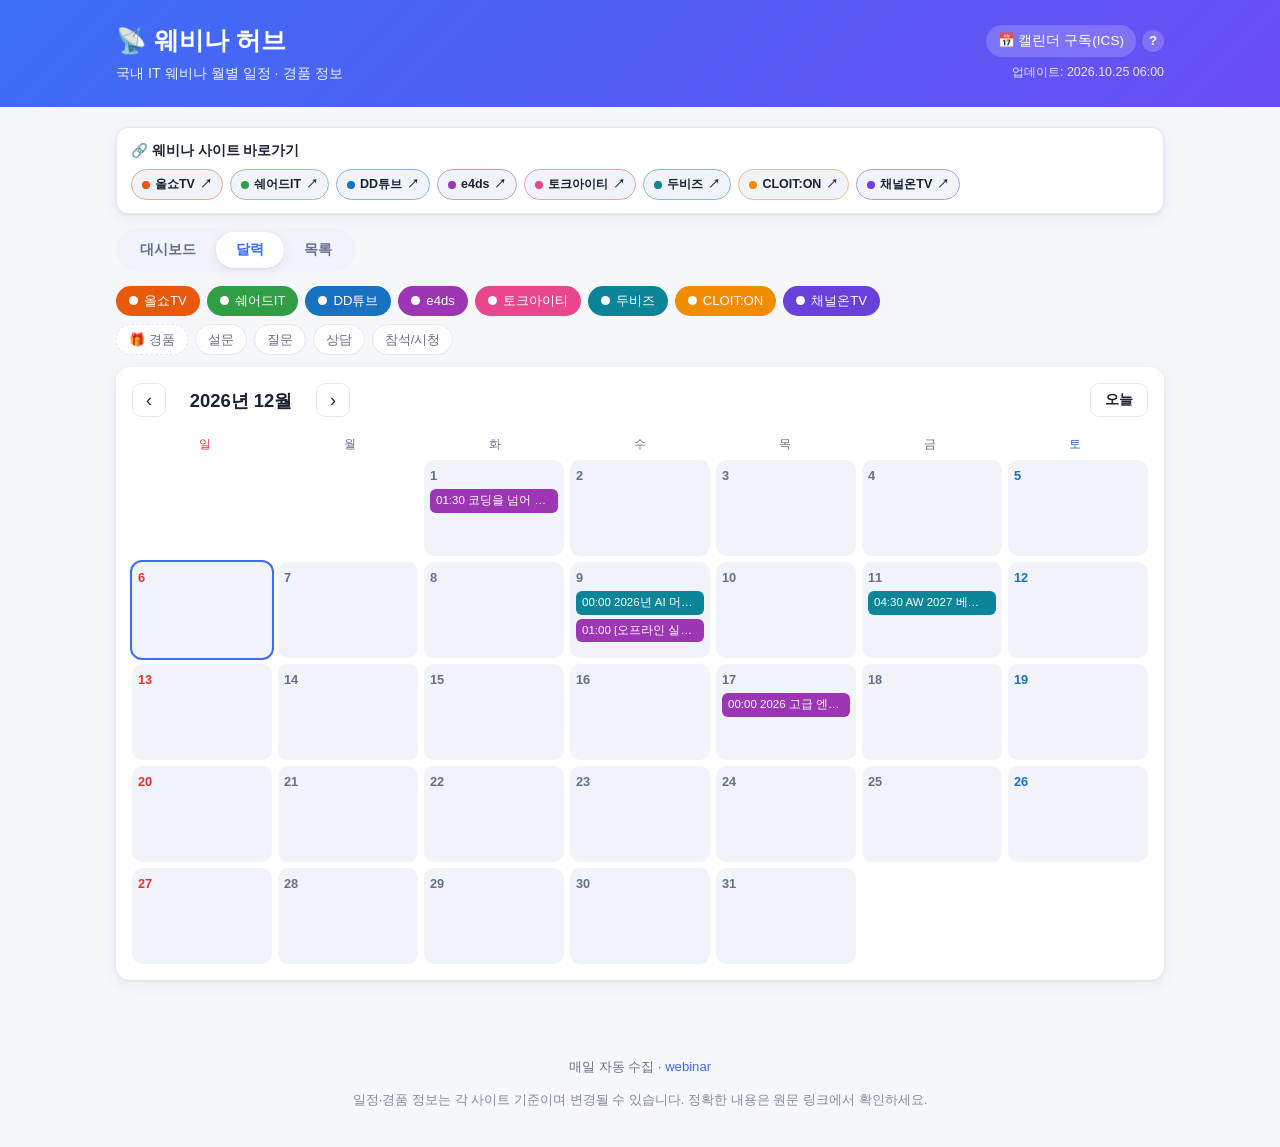
==== docs/calendar/index.html @ 8a859a37 "feat(pages): view 사이트별 웨비나 수 by month The site-count card gets period chips (전체 / 26.08 / 26.09 ...)" ====
<!DOCTYPE html>
<!-- generated by scripts/build_pages.py — edit that file, not this one -->
<html lang="ko">
<head>
  <meta charset="UTF-8" />
  <meta name="viewport" content="width=device-width, initial-scale=1.0" />
  <title>웨비나 달력 · 웨비나 허브</title>
  <meta name="description" content="국내 IT 웨비나 월별 일정 달력과 경품 정보 (올쇼TV, 쉐어드IT, DD튜브, e4ds, 토크아이티, 두비즈, CLOIT:ON, 채널온TV)" />
  <link rel="stylesheet" href="../assets/style.css?v=7" />
</head>
<body data-view="calendar" data-root="../">
  <header class="site-header">
    <div class="wrap">
      <div class="brand">
        <a class="brand-link" href="../calendar/" title="웨비나 허브 홈">
          <h1>📡 웨비나 허브</h1>
        </a>
        <p class="tagline">국내 IT 웨비나 월별 일정 · 경품 정보</p>
      </div>
      <div class="header-meta">
        <div class="ics-box">
          <a class="ics-link" href="../webinars.ics" title="구글 캘린더에서 URL로 구독">📅 캘린더 구독(ICS)</a>
          <button id="ics-help" class="help-btn" type="button" aria-label="구글 캘린더 구독 방법 도움말" title="구글 캘린더 구독 방법">?</button>
        </div>
        <span id="updated" class="updated"></span>
      </div>
    </div>
  </header>

  <main class="wrap">
    <section class="controls">
      <nav class="site-directory" aria-labelledby="site-directory-title">
        <span id="site-directory-title" class="site-directory-title">🔗 웨비나 사이트 바로가기</span>
        <div id="site-links" class="site-links">
          <a class="site-link" style="--site-color:#e8590c" href="https://www.allshowtv.com" target="_blank" rel="noopener noreferrer"><span class="site-link-dot"></span>올쇼TV <span aria-hidden="true">↗</span></a>
          <a class="site-link" style="--site-color:#2f9e44" href="https://www.sharedit.co.kr/posts?post_type_id=4" target="_blank" rel="noopener noreferrer"><span class="site-link-dot"></span>쉐어드IT <span aria-hidden="true">↗</span></a>
          <a class="site-link" style="--site-color:#1971c2" href="https://www.ddtube.co.kr" target="_blank" rel="noopener noreferrer"><span class="site-link-dot"></span>DD튜브 <span aria-hidden="true">↗</span></a>
          <a class="site-link" style="--site-color:#9c36b5" href="https://www.e4ds.com/webinar.asp" target="_blank" rel="noopener noreferrer"><span class="site-link-dot"></span>e4ds <span aria-hidden="true">↗</span></a>
          <a class="site-link" style="--site-color:#e8478b" href="https://talkit.tv/main/webinars/upcoming" target="_blank" rel="noopener noreferrer"><span class="site-link-dot"></span>토크아이티 <span aria-hidden="true">↗</span></a>
          <a class="site-link" style="--site-color:#0c8599" href="https://dubiz.co.kr/onoffmix/" target="_blank" rel="noopener noreferrer"><span class="site-link-dot"></span>두비즈 <span aria-hidden="true">↗</span></a>
          <a class="site-link" style="--site-color:#f08c00" href="https://webinar.cloit.com" target="_blank" rel="noopener noreferrer"><span class="site-link-dot"></span>CLOIT:ON <span aria-hidden="true">↗</span></a>
          <a class="site-link" style="--site-color:#6741d9" href="https://chontv.com" target="_blank" rel="noopener noreferrer"><span class="site-link-dot"></span>채널온TV <span aria-hidden="true">↗</span></a>
        </div>
      </nav>

      <nav class="view-toggle" aria-label="보기 메뉴">
        <a href="../dashboard/">대시보드</a>
        <a href="../calendar/" class="active" aria-current="page">달력</a>
        <a href="../list/">목록</a>
      </nav>

      <div class="filters">
        <div id="source-filters" class="chip-group" aria-label="출처 필터"></div>
        <div id="prize-filters" class="chip-group" aria-label="경품 필터"></div>
      </div>
    </section>

    <section id="calendar-view" class="view" aria-label="웨비나 달력">
      <div class="cal-nav">
        <button id="prev-month" aria-label="이전 달">‹</button>
        <h2 id="cal-title"></h2>
        <button id="next-month" aria-label="다음 달">›</button>
        <button id="today-btn" class="today-btn">오늘</button>
      </div>
      <div class="cal-weekdays">
        <span>일</span><span>월</span><span>화</span><span>수</span><span>목</span><span>금</span><span>토</span>
      </div>
      <div id="calendar-grid" class="cal-grid"></div>
    </section>

    <p id="empty-state" class="empty hidden">표시할 웨비나가 없습니다.</p>
  </main>

  <div id="modal" class="modal hidden" role="dialog" aria-modal="true">
    <div class="modal-backdrop" data-close></div>
    <div class="modal-card">
      <button class="modal-close" data-close aria-label="닫기">×</button>
      <div id="modal-body"></div>
    </div>
  </div>

  <footer class="site-footer">
    <div class="wrap">
      <p>매일 자동 수집 · <a href="https://github.com/leemgs/webinar" id="repo-link">webinar</a></p>
      <p class="disclaimer">일정·경품 정보는 각 사이트 기준이며 변경될 수 있습니다. 정확한 내용은 원문 링크에서 확인하세요.</p>
    </div>
  </footer>

  <script src="../assets/app.js?v=7"></script>
</body>
</html>
---- docs/assets/style.css ----
:root {
  --bg: #f5f7fb;
  --surface: #ffffff;
  --surface-2: #f0f3f9;
  --text: #1a2233;
  --text-muted: #66708a;
  --border: #e2e8f2;
  --accent: #3b6ef5;
  --accent-weak: #e7eefe;
  --shadow: 0 1px 3px rgba(20, 30, 60, 0.08), 0 4px 16px rgba(20, 30, 60, 0.06);
  --radius: 14px;

  /* per-source colors */
  --c-allshowtv: #e8590c;
  --c-sharedit: #2f9e44;
  --c-ddtube: #1971c2;
  --c-e4ds: #9c36b5;
  --c-talkit: #e8478b;
  --c-dubiz: #0c8599;
  --c-cloit: #f08c00;
  --c-chontv: #6741d9;

  /* prize colors */
  --p-survey: #1971c2;
  --p-question: #2f9e44;
  --p-consult: #9c36b5;
  --p-attendance: #e8590c;

  /* tech-category colors (validated categorical palette — light steps) */
  --cat-1: #2a78d6; /* AI · 에이전트 */
  --cat-2: #eb6834; /* 보안 */
  --cat-3: #1baf7a; /* 데이터 · 분석 */
  --cat-4: #eda100; /* 클라우드 · 인프라 */
  --cat-5: #e87ba4; /* 제조 · 자동화 · 로봇 */
  --cat-6: #008300; /* 반도체 · 하드웨어 */
  --cat-7: #4a3aa7; /* 네트워크 · 통신 */
  --cat-8: #8a94ad; /* 기타 */
}

@media (prefers-color-scheme: dark) {
  :root {
    --bg: #0f1420;
    --surface: #171e2e;
    --surface-2: #1e2740;
    --text: #e7ecf5;
    --text-muted: #9aa6bf;
    --border: #2a344d;
    --accent: #5b8bff;
    --accent-weak: #1c2740;
    --shadow: 0 1px 3px rgba(0, 0, 0, 0.4), 0 4px 16px rgba(0, 0, 0, 0.3);

    /* tech-category colors — dark steps of the same palette */
    --cat-1: #3987e5;
    --cat-2: #d95926;
    --cat-3: #199e70;
    --cat-4: #c98500;
    --cat-5: #d55181;
    --cat-6: #008300;
    --cat-7: #9085e9;
    --cat-8: #9aa6bf;
  }
}

* { box-sizing: border-box; }

body {
  margin: 0;
  font-family: "Pretendard", -apple-system, BlinkMacSystemFont, "Segoe UI",
    "Apple SD Gothic Neo", "Malgun Gothic", sans-serif;
  background: var(--bg);
  color: var(--text);
  line-height: 1.5;
}

.wrap { max-width: 1080px; margin: 0 auto; padding: 0 16px; }

a { color: var(--accent); text-decoration: none; }
a:hover { text-decoration: underline; }

/* header */
.site-header {
  background: linear-gradient(135deg, #3b6ef5, #6b4ef5);
  color: #fff;
  padding: 22px 0;
}
.site-header .wrap {
  display: flex; justify-content: space-between; align-items: center;
  flex-wrap: wrap; gap: 12px;
}
.brand-link { color: inherit; text-decoration: none; display: inline-block; }
.brand-link:hover { text-decoration: none; opacity: 0.92; }
.brand h1 { margin: 0; font-size: 1.55rem; }
.tagline { margin: 4px 0 0; opacity: 0.9; font-size: 0.9rem; }
.header-meta { display: flex; flex-direction: column; align-items: flex-end; gap: 6px; }
.ics-link {
  color: #fff; background: rgba(255,255,255,0.18);
  padding: 6px 12px; border-radius: 999px; font-size: 0.85rem;
}
.ics-link:hover { background: rgba(255,255,255,0.28); text-decoration: none; }
.ics-box { display: flex; align-items: center; gap: 6px; }
.help-btn {
  width: 22px; height: 22px; padding: 0; border: 0; border-radius: 50%; cursor: pointer;
  background: rgba(255,255,255,0.18); color: #fff; font-size: 0.82rem; font-weight: 700;
  line-height: 1; display: inline-flex; align-items: center; justify-content: center;
}
.help-btn:hover { background: rgba(255,255,255,0.34); }
.updated { font-size: 0.78rem; opacity: 0.85; }

/* ICS 구독 도움말 팝업 */
.ics-help-intro { margin: 0 0 12px; font-size: 0.9rem; line-height: 1.55; color: var(--text); }
.ics-url-box {
  display: flex; align-items: center; gap: 8px; margin: 0 0 14px;
  background: var(--accent-weak); border: 1px solid var(--border);
  border-radius: 8px; padding: 8px 10px;
}
.ics-url-box code {
  flex: 1 1 auto; min-width: 0; overflow-x: auto; white-space: nowrap;
  font-size: 0.82rem; color: var(--accent, #1971c2);
}
.ics-url-box .btn { flex: 0 0 auto; padding: 5px 12px; font-size: 0.82rem; }
.ics-steps { margin: 0 0 14px; padding-left: 20px; }
.ics-steps li { margin: 8px 0; font-size: 0.9rem; line-height: 1.55; }
.ics-help-note {
  margin: 0; font-size: 0.82rem; line-height: 1.5; color: var(--text-muted, #868e96);
  border-top: 1px solid var(--border, #dee2e6); padding-top: 12px;
}

/* controls */
.controls {
  margin: 20px 0 12px; display: flex; flex-direction: column; gap: 14px;
}
.site-directory {
  display: flex; flex-direction: column; gap: 8px; padding: 13px 14px;
  border: 1px solid var(--border); border-radius: 12px; background: var(--surface);
  box-shadow: var(--shadow);
}
.site-directory-title { color: var(--text); font-size: 0.86rem; font-weight: 700; }
.site-links { display: flex; flex-wrap: wrap; gap: 7px; }
.site-link {
  display: inline-flex; align-items: center; gap: 5px; padding: 5px 10px;
  border: 1px solid color-mix(in srgb, var(--site-color) 45%, var(--border));
  border-radius: 999px; background: var(--surface-2); color: var(--text);
  font-size: 0.78rem; font-weight: 600;
}
.site-link:hover { background: var(--accent-weak); text-decoration: none; }
.site-link-dot { width: 8px; height: 8px; border-radius: 50%; background: var(--site-color); }
.view-toggle { display: inline-flex; background: var(--surface-2); border-radius: 999px; padding: 4px; align-self: flex-start; }
.view-toggle a {
  border: 0; background: transparent; color: var(--text-muted);
  padding: 7px 20px; border-radius: 999px; cursor: pointer; font-size: 0.9rem; font-weight: 600;
}
.view-toggle a:hover { color: var(--text); text-decoration: none; }
.view-toggle a.active { background: var(--surface); color: var(--accent); box-shadow: var(--shadow); }

.filters { display: flex; flex-direction: column; gap: 8px; }
.chip-group { display: flex; flex-wrap: wrap; gap: 7px; }
.chip {
  border: 1px solid var(--border); background: var(--surface);
  color: var(--text-muted); border-radius: 999px; padding: 5px 12px;
  font-size: 0.82rem; cursor: pointer; display: inline-flex; align-items: center; gap: 6px;
  user-select: none;
}
.chip .dot { width: 9px; height: 9px; border-radius: 50%; background: currentColor; }
.chip.active { color: #fff; border-color: transparent; }
.chip.off { opacity: 0.45; }

/* calendar */
.view { background: var(--surface); border-radius: var(--radius); box-shadow: var(--shadow); padding: 16px; }
.cal-nav { display: flex; align-items: center; gap: 10px; margin-bottom: 12px; }
.cal-nav h2 { margin: 0; font-size: 1.15rem; flex: 0 0 auto; min-width: 130px; text-align: center; }
.cal-nav button {
  border: 1px solid var(--border); background: var(--surface); color: var(--text);
  width: 34px; height: 34px; border-radius: 9px; cursor: pointer; font-size: 1.1rem;
}
.cal-nav .today-btn { width: auto; padding: 0 14px; margin-left: auto; font-size: 0.85rem; font-weight: 600; }
.cal-nav button:hover { background: var(--surface-2); }

.cal-weekdays { display: grid; grid-template-columns: repeat(7, 1fr); text-align: center;
  font-size: 0.78rem; color: var(--text-muted); padding: 6px 0; }
.cal-weekdays span:first-child { color: #e03131; }
.cal-weekdays span:last-child { color: #1971c2; }

/* minmax(0,1fr) lets tracks shrink below content width so long titles ellipsize
   instead of stretching the column and bleeding into neighbors */
.cal-grid { display: grid; grid-template-columns: repeat(7, minmax(0, 1fr)); gap: 6px; }
.cal-cell {
  min-height: 96px; background: var(--surface-2); border-radius: 10px; padding: 6px;
  display: flex; flex-direction: column; gap: 4px;
  /* no overflow:hidden — a busy day must show ALL its webinars, not clip them */
}
.cal-cell.empty { background: transparent; }
.cal-cell .daynum { font-size: 0.8rem; color: var(--text-muted); font-weight: 600; }
.cal-cell.today { outline: 2px solid var(--accent); }
.cal-cell.today .daynum { color: var(--accent); }
.cal-cell.sun .daynum { color: #e03131; }
.cal-cell.sat .daynum { color: #1971c2; }

.ev {
  font-size: 0.72rem; padding: 3px 6px; border-radius: 6px; cursor: pointer;
  color: #fff; display: flex; align-items: center; gap: 4px;
  min-width: 0;            /* allow flex item to shrink so title can ellipsize */
}
.ev .gift { font-size: 0.7rem; flex: none; }
.ev .ev-title {           /* the time+title text: single line with ellipsis */
  flex: 1; min-width: 0;
  white-space: nowrap; overflow: hidden; text-overflow: ellipsis;
}
.ev:hover { filter: brightness(1.08); }

/* list view */
#list-view { display: flex; flex-direction: column; gap: 18px; }
.list-day.is-today { scroll-margin-top: 12px; }
.list-day.is-today h3 { color: var(--accent); border-bottom-color: var(--accent); }

/* highlight TODAY's webinars so they stand out at a glance */
.list-day.today-group {
  background: var(--accent-weak);
  border: 2px solid var(--accent);
  border-radius: 14px;
  padding: 12px 16px;
  scroll-margin-top: 12px;
}
.list-day.today-group h3 { color: var(--accent); border-bottom-color: color-mix(in srgb, var(--accent) 40%, transparent); }
.list-day.today-group .list-card { background: var(--surface); }
.today-badge {
  display: inline-block; margin-left: 6px; padding: 1px 9px; border-radius: 999px;
  background: var(--accent); color: #fff; font-size: 0.72rem; font-weight: 700;
  vertical-align: middle;
}
.list-day h3 {
  margin: 0 0 8px; font-size: 0.95rem; color: var(--text-muted);
  border-bottom: 1px solid var(--border); padding-bottom: 6px;
}
.list-card {
  display: flex; gap: 12px; padding: 12px; border-radius: 12px; background: var(--surface-2);
  cursor: pointer; align-items: flex-start;
}
.list-card:hover { background: var(--accent-weak); }
.list-card .src-bar { width: 4px; align-self: stretch; border-radius: 4px; }
.list-card .lc-body { flex: 1; min-width: 0; }
.list-card .lc-title { font-weight: 600; margin: 0 0 4px; }
.list-card .lc-meta { font-size: 0.82rem; color: var(--text-muted); display: flex; flex-wrap: wrap; gap: 10px; }
.list-card .lc-prizes { margin-top: 6px; display: flex; flex-wrap: wrap; gap: 5px; }

.badge {
  font-size: 0.72rem; padding: 2px 8px; border-radius: 999px; color: #fff; font-weight: 600;
}
.src-tag { font-size: 0.72rem; padding: 2px 8px; border-radius: 6px; color:#fff; font-weight:600; }
.cat-tag { font-size: 0.72rem; padding: 2px 8px; border-radius: 6px; color:#fff; font-weight:600; }

/* modal */
.modal { position: fixed; inset: 0; display: flex; align-items: center; justify-content: center; z-index: 50; }
.modal.hidden, .view.hidden, .hidden { display: none; }
.modal-backdrop { position: absolute; inset: 0; background: rgba(10, 15, 30, 0.55); }
.modal-card {
  position: relative; background: var(--surface); border-radius: var(--radius);
  max-width: 480px; width: calc(100% - 32px); max-height: 85vh; overflow-y: auto;
  padding: 24px; box-shadow: var(--shadow); z-index: 1;
}
.modal-close { position: absolute; top: 10px; right: 12px; border: 0; background: transparent;
  font-size: 1.6rem; color: var(--text-muted); cursor: pointer; line-height: 1; }
.modal-body h3 { margin: 0 8px 10px 0; font-size: 1.15rem; }
.modal-thumb { display: block; width: 100%; height: auto; border-radius: 10px;
  margin-bottom: 12px; background: var(--surface-2); }
.modal-row { display: flex; gap: 8px; margin: 6px 0; font-size: 0.9rem; }
.modal-row .k { color: var(--text-muted); flex: 0 0 64px; }
.modal-prizes { margin-top: 14px; }
.modal-prizes h4 { margin: 0 0 8px; font-size: 0.95rem; }
.prize-item { background: var(--surface-2); border-radius: 10px; padding: 10px; margin-bottom: 8px; }
.prize-item .p-head { display: flex; align-items: center; gap: 8px; margin-bottom: 4px; }
.prize-item .p-cond { font-size: 0.85rem; color: var(--text-muted); }
.prize-empty { background: var(--surface-2); border-radius: 10px; padding: 10px;
  font-size: 0.85rem; color: var(--text-muted); line-height: 1.5; }
.prize-img { display: block; width: 100%; height: auto; border-radius: 8px; margin-top: 8px; }
.modal-actions { margin-top: 18px; display: flex; gap: 10px; flex-wrap: wrap; }
.btn {
  display: inline-block; padding: 9px 16px; border-radius: 10px; font-weight: 600; font-size: 0.88rem;
  border: 1px solid var(--border); background: var(--surface); color: var(--text); cursor: pointer;
}
.btn.primary { background: var(--accent); color: #fff; border-color: transparent; }
.btn:hover { text-decoration: none; filter: brightness(1.03); }

.empty { text-align: center; color: var(--text-muted); padding: 40px 0; }

/* dashboard */
#dashboard-view { display: flex; flex-direction: column; gap: 20px; }
.dash-kpis { display: grid; grid-template-columns: repeat(4, 1fr); gap: 12px; }
.kpi {
  background: var(--surface-2); border: 1px solid var(--border); border-radius: 12px;
  padding: 14px 16px; display: flex; flex-direction: column; gap: 4px;
}
.kpi .kpi-val { font-size: 1.8rem; font-weight: 800; line-height: 1.1; color: var(--text); }
.kpi .kpi-label { font-size: 0.8rem; color: var(--text-muted); font-weight: 600; }
.kpi .kpi-sub { font-size: 0.72rem; color: var(--text-muted); opacity: 0.85; }

.dash-grid { display: grid; grid-template-columns: 1fr 1fr; gap: 20px; }
.card {
  background: var(--surface-2); border: 1px solid var(--border); border-radius: 12px; padding: 16px;
}
.card.span-2 { grid-column: 1 / -1; }
.card h3 { margin: 0 0 4px; font-size: 1rem; color: var(--text); }
.card .card-sub { margin: 0 0 14px; font-size: 0.78rem; color: var(--text-muted); }

/* horizontal bar chart (site / category) */
.hbars { display: flex; flex-direction: column; gap: 9px; }
.hbar-row { display: grid; grid-template-columns: 92px 1fr auto; align-items: center; gap: 10px; }
.hbar-name { font-size: 0.82rem; color: var(--text); white-space: nowrap; overflow: hidden; text-overflow: ellipsis; display: flex; align-items: center; gap: 6px; }
.hbar-dot { flex: none; width: 9px; height: 9px; border-radius: 50%; }
.hbar-track { background: color-mix(in srgb, var(--text-muted) 16%, transparent); border-radius: 999px; height: 16px; overflow: hidden; }
.hbar-fill { display: block; height: 100%; border-radius: 999px 4px 4px 999px; min-width: 3px; transition: width .5s ease; }
.hbar-val { font-size: 0.82rem; font-weight: 700; color: var(--text); font-variant-numeric: tabular-nums; min-width: 20px; text-align: right; }

/* period chips above a chart (사이트별 웨비나 수: 전체 / month) */
.month-chips { display: flex; gap: 6px; overflow-x: auto; margin: -4px 0 14px; padding-bottom: 2px; scrollbar-width: thin; }
.month-chips button {
  flex: none; border: 1px solid var(--border); background: var(--surface); color: var(--text-muted);
  border-radius: 999px; padding: 4px 11px; font-size: 0.76rem; font-weight: 600; cursor: pointer;
  font-variant-numeric: tabular-nums;
}
.month-chips button:hover { color: var(--text); }
.month-chips button.is-current { border-color: color-mix(in srgb, var(--accent) 55%, var(--border)); }
.month-chips button[aria-pressed="true"] { background: var(--accent); border-color: var(--accent); color: #fff; }

/* vertical column chart (monthly / yearly) */
.vbars { display: flex; align-items: flex-end; gap: 8px; height: 190px; padding-top: 18px; }
.vbar-col { flex: 1 1 0; display: flex; flex-direction: column; align-items: center; justify-content: flex-end; gap: 6px; min-width: 0; height: 100%; }
.vbar-track { width: 100%; display: flex; align-items: flex-end; justify-content: center; flex: 1; min-height: 0; }
.vbar-fill {
  width: 60%; max-width: 40px; background: var(--accent); border-radius: 4px 4px 2px 2px;
  min-height: 3px; position: relative; transition: height .5s ease;
}
.vbar-fill .vbar-val {
  position: absolute; top: -17px; left: 50%; transform: translateX(-50%);
  font-size: 0.74rem; font-weight: 700; color: var(--text); font-variant-numeric: tabular-nums;
}
.vbar-label { font-size: 0.72rem; color: var(--text-muted); white-space: nowrap; }
.vbar-col.is-current .vbar-fill { background: var(--accent); outline: 2px solid color-mix(in srgb, var(--accent) 45%, transparent); outline-offset: 1px; }
.vbar-col.is-current .vbar-label { color: var(--accent); font-weight: 700; }

/* stacked by site (monthly): segments bottom-up, 2px surface gap between them */
.vbars-stacked .vbar-col { position: relative; outline: none; }
.vbar-fill.vbar-stack {
  display: flex; flex-direction: column-reverse; gap: 2px; background: none; width: 64%; max-width: 46px;
}
.vbar-stack .vbar-val { color: var(--text); }
.vbar-col.is-current .vbar-stack { background: none; }
.vbar-col.is-current .vbar-stack .vbar-val { color: var(--accent); }
.vseg {
  flex: 1 1 0; min-height: 3px; display: flex; align-items: center; justify-content: center;
  font-size: 0.68rem; font-weight: 700; font-variant-numeric: tabular-nums; line-height: 1; overflow: hidden;
  border-radius: 2px;
}
.vbar-stack .vseg:last-of-type { border-radius: 4px 4px 2px 2px; }
.vbars-stacked .vbar-col:hover .vseg, .vbars-stacked .vbar-col:focus-visible .vseg { filter: brightness(1.08); }
.vbars-stacked .vbar-col:focus-visible .vbar-label { outline: 2px solid var(--accent); outline-offset: 2px; border-radius: 3px; }
.vbar-tip {
  display: none; position: absolute; top: 8px; left: calc(50% + 30px);
  z-index: 5; min-width: 128px; padding: 8px 10px; border-radius: 8px;
  background: var(--surface); color: var(--text); border: 1px solid var(--border);
  box-shadow: 0 6px 20px rgba(0, 0, 0, .18); font-size: 0.75rem; text-align: left; pointer-events: none;
}
.vbar-tip > b { display: block; margin-bottom: 4px; }
.tip-row { display: flex; align-items: center; gap: 6px; white-space: nowrap; line-height: 1.6; }
.tip-row b { margin-left: auto; padding-left: 10px; font-variant-numeric: tabular-nums; }
.vbars-stacked .vbar-col:hover .vbar-tip, .vbars-stacked .vbar-col:focus .vbar-tip { display: block; }
.vbars-stacked .vbar-col.tip-left .vbar-tip { left: auto; right: calc(50% + 30px); }

.chart-legend { display: flex; flex-wrap: wrap; gap: 6px 14px; margin: 0 0 6px; font-size: 0.78rem; color: var(--text); }
.legend-item { display: inline-flex; align-items: center; gap: 6px; }
.chart-table { margin-top: 12px; font-size: 0.78rem; }
.chart-table summary { cursor: pointer; color: var(--text-muted); }
.table-scroll { overflow-x: auto; margin-top: 8px; }
.chart-table table { border-collapse: collapse; width: 100%; font-variant-numeric: tabular-nums; }
.chart-table th, .chart-table td { padding: 4px 8px; border-bottom: 1px solid var(--border); text-align: right; white-space: nowrap; }
.chart-table tbody th { text-align: left; font-weight: 500; }
.chart-table tbody th .hbar-dot { display: inline-block; margin-right: 6px; vertical-align: middle; }
.chart-table td { color: var(--text); }
.chart-table tr.total th, .chart-table tr.total td { font-weight: 700; border-bottom: none; }

.dash-note { font-size: 0.75rem; color: var(--text-muted); text-align: center; opacity: 0.8; margin: 0; }

@media (max-width: 760px) {
  .dash-kpis { grid-template-columns: repeat(2, 1fr); }
  .dash-grid { grid-template-columns: 1fr; }
  .hbar-row { grid-template-columns: 80px 1fr auto; }
}

/* footer */
.site-footer { margin-top: 40px; padding: 24px 0; color: var(--text-muted); font-size: 0.82rem; text-align: center; }
.site-footer .disclaimer { opacity: 0.8; }

@media (max-width: 640px) {
  .cal-cell { min-height: 72px; }
  .ev { font-size: 0.62rem; padding: 2px 4px; }
  .brand h1 { font-size: 1.25rem; }
  .cal-cell .daynum { font-size: 0.72rem; }
}
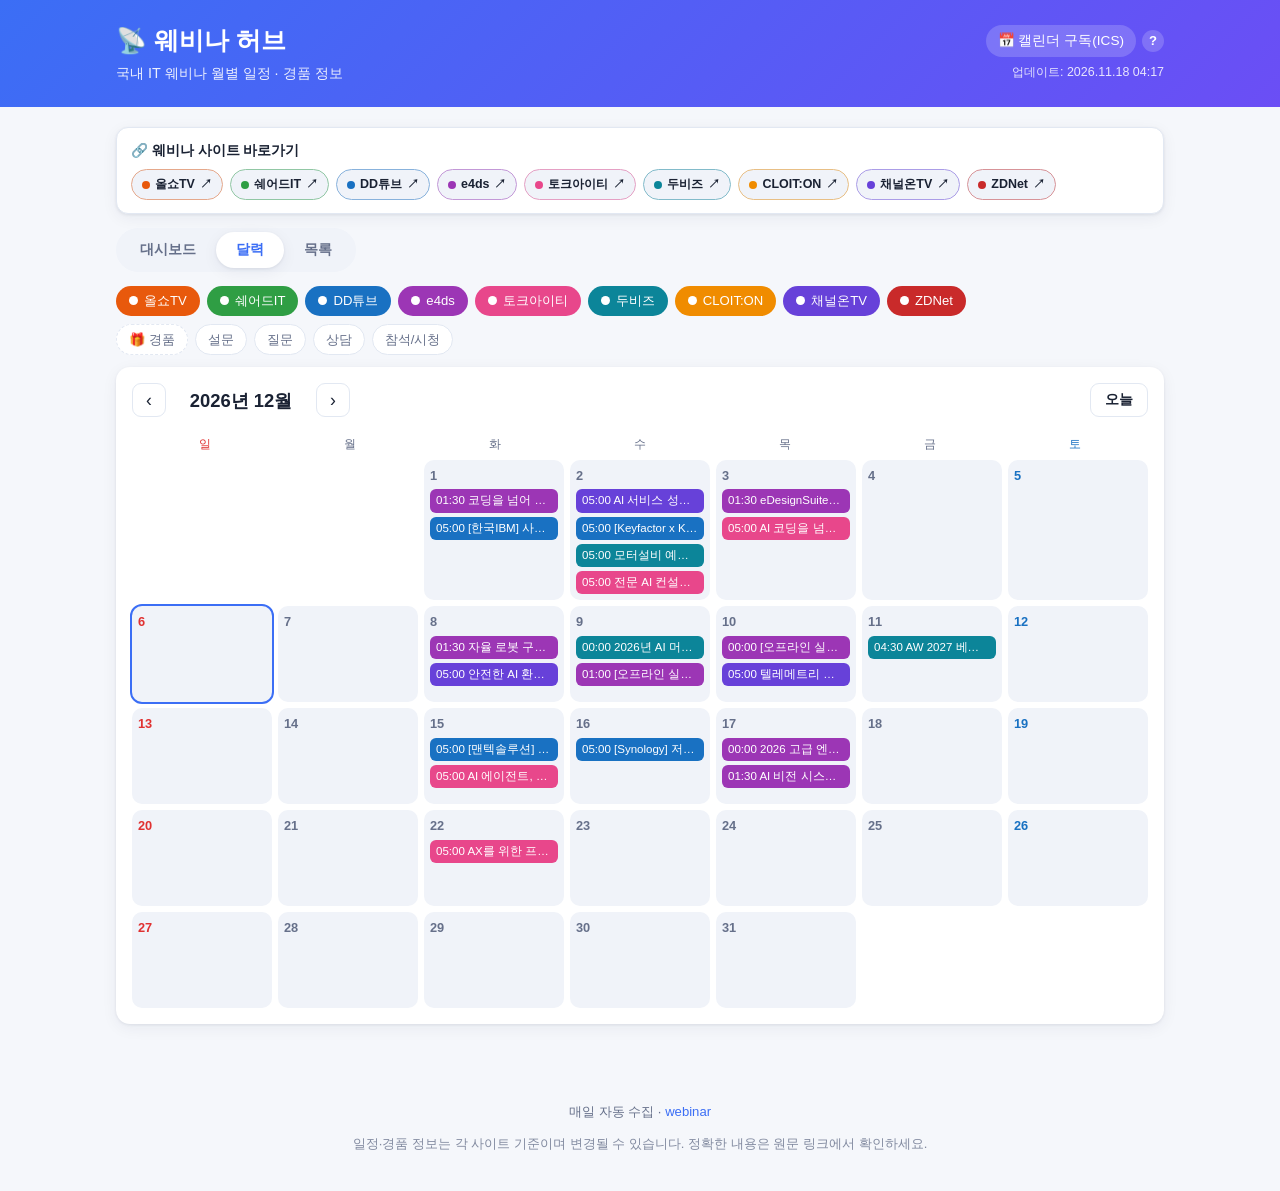
==== commit 1571f1bf: "feat: add ZDNet IT'Sight source; filter 사이트별 웨비나 수 by 기술 종목 ZDNet (itsight.zdnet.co.kr) - New zdnet " ====
--- a/docs/calendar/index.html
+++ b/docs/calendar/index.html
@@ -5,8 +5,8 @@
   <meta charset="UTF-8" />
   <meta name="viewport" content="width=device-width, initial-scale=1.0" />
   <title>웨비나 달력 · 웨비나 허브</title>
-  <meta name="description" content="국내 IT 웨비나 월별 일정 달력과 경품 정보 (올쇼TV, 쉐어드IT, DD튜브, e4ds, 토크아이티, 두비즈, CLOIT:ON, 채널온TV)" />
-  <link rel="stylesheet" href="../assets/style.css?v=7" />
+  <meta name="description" content="국내 IT 웨비나 월별 일정 달력과 경품 정보 (올쇼TV, 쉐어드IT, DD튜브, e4ds, 토크아이티, 두비즈, CLOIT:ON, 채널온TV, ZDNet)" />
+  <link rel="stylesheet" href="../assets/style.css?v=12" />
 </head>
 <body data-view="calendar" data-root="../">
   <header class="site-header">
@@ -40,6 +40,7 @@
           <a class="site-link" style="--site-color:#0c8599" href="https://dubiz.co.kr/onoffmix/" target="_blank" rel="noopener noreferrer"><span class="site-link-dot"></span>두비즈 <span aria-hidden="true">↗</span></a>
           <a class="site-link" style="--site-color:#f08c00" href="https://webinar.cloit.com" target="_blank" rel="noopener noreferrer"><span class="site-link-dot"></span>CLOIT:ON <span aria-hidden="true">↗</span></a>
           <a class="site-link" style="--site-color:#6741d9" href="https://chontv.com" target="_blank" rel="noopener noreferrer"><span class="site-link-dot"></span>채널온TV <span aria-hidden="true">↗</span></a>
+          <a class="site-link" style="--site-color:#c92a2a" href="https://itsight.zdnet.co.kr/" target="_blank" rel="noopener noreferrer"><span class="site-link-dot"></span>ZDNet <span aria-hidden="true">↗</span></a>
         </div>
       </nav>
 
@@ -86,6 +87,6 @@
     </div>
   </footer>
 
-  <script src="../assets/app.js?v=7"></script>
+  <script src="../assets/app.js?v=12"></script>
 </body>
 </html>
--- a/docs/assets/style.css
+++ b/docs/assets/style.css
@@ -19,6 +19,7 @@
   --c-dubiz: #0c8599;
   --c-cloit: #f08c00;
   --c-chontv: #6741d9;
+  --c-zdnet: #c92a2a;
 
   /* prize colors */
   --p-survey: #1971c2;
@@ -309,6 +310,11 @@
 .hbar-track { background: color-mix(in srgb, var(--text-muted) 16%, transparent); border-radius: 999px; height: 16px; overflow: hidden; }
 .hbar-fill { display: block; height: 100%; border-radius: 999px 4px 4px 999px; min-width: 3px; transition: width .5s ease; }
 .hbar-val { font-size: 0.82rem; font-weight: 700; color: var(--text); font-variant-numeric: tabular-nums; min-width: 20px; text-align: right; }
+/* 기술 종목 names (e.g. 제조·자동화·로봇) are longer than site names */
+[data-period=tech] .hbar-row { grid-template-columns: 136px 1fr auto; }
+
+/* grid cells may shrink below their content (chip rows scroll instead) */
+.dash-grid > .card { min-width: 0; }
 
 /* period chips above a chart (사이트별 웨비나 수: 전체 / month) */
 .month-chips { display: flex; gap: 6px; overflow-x: auto; margin: -4px 0 14px; padding-bottom: 2px; scrollbar-width: thin; }
@@ -320,6 +326,14 @@
 .month-chips button:hover { color: var(--text); }
 .month-chips button.is-current { border-color: color-mix(in srgb, var(--accent) 55%, var(--border)); }
 .month-chips button[aria-pressed="true"] { background: var(--accent); border-color: var(--accent); color: #fff; }
+/* toggle chips (sites, 기술 종목): a picked chip keeps its color dot; the rest dim */
+/* fixed sets (sites, 기술 종목): wrap onto more lines instead of scrolling out of view */
+.toggle-chips { flex-wrap: wrap; overflow-x: visible; }
+.toggle-chips button { display: inline-flex; align-items: center; gap: 6px; }
+.toggle-chips button:not([data-key=""])[aria-pressed="true"] {
+  background: var(--surface-2); color: var(--text); border-color: var(--text-muted);
+}
+.toggle-chips[data-filtered] button:not([data-key=""])[aria-pressed="false"] { opacity: 0.55; }
 
 /* vertical column chart (monthly / yearly) */
 .vbars { display: flex; align-items: flex-end; gap: 8px; height: 190px; padding-top: 18px; }
@@ -383,6 +397,7 @@
   .dash-kpis { grid-template-columns: repeat(2, 1fr); }
   .dash-grid { grid-template-columns: 1fr; }
   .hbar-row { grid-template-columns: 80px 1fr auto; }
+  [data-period=tech] .hbar-row { grid-template-columns: 124px 1fr auto; }
 }
 
 /* footer */
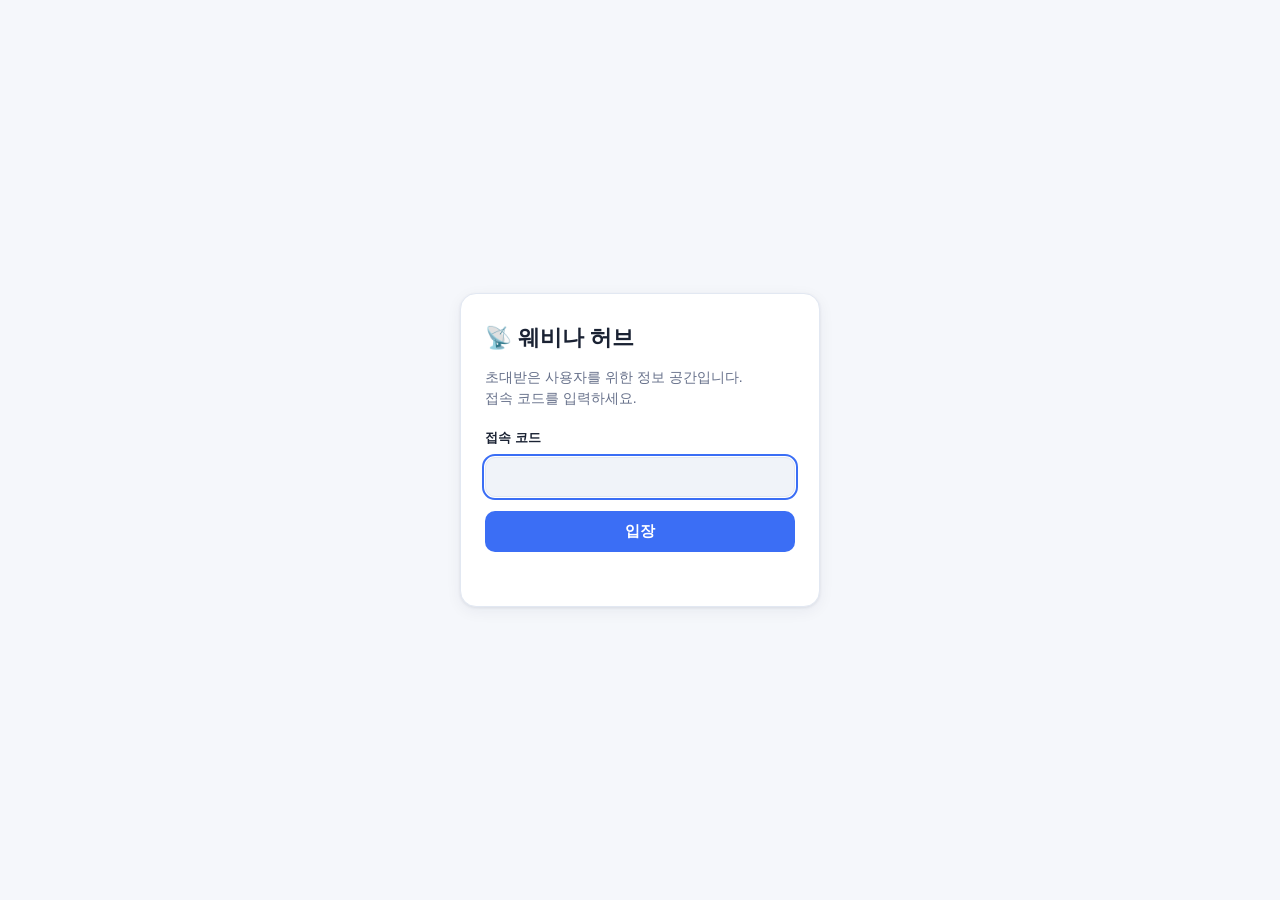
==== commit 21adc89c: "feat(pages): access-code gate for invited users Every menu page now asks for an access code before s" ====
--- a/docs/calendar/index.html
+++ b/docs/calendar/index.html
@@ -6,7 +6,9 @@
   <meta name="viewport" content="width=device-width, initial-scale=1.0" />
   <title>웨비나 달력 · 웨비나 허브</title>
   <meta name="description" content="국내 IT 웨비나 월별 일정 달력과 경품 정보 (올쇼TV, 쉐어드IT, DD튜브, e4ds, 토크아이티, 두비즈, CLOIT:ON, 채널온TV, ZDNet)" />
-  <link rel="stylesheet" href="../assets/style.css?v=12" />
+  <link rel="stylesheet" href="../assets/style.css?v=13" />
+  <!-- access-code gate: runs before the body renders (see assets/site.js) -->
+  <script src="../assets/site.js?v=13"></script>
 </head>
 <body data-view="calendar" data-root="../">
   <header class="site-header">
@@ -87,6 +89,6 @@
     </div>
   </footer>
 
-  <script src="../assets/app.js?v=12"></script>
+  <script src="../assets/app.js?v=13"></script>
 </body>
 </html>
--- a/docs/assets/style.css
+++ b/docs/assets/style.css
@@ -410,3 +410,30 @@
   .brand h1 { font-size: 1.25rem; }
   .cal-cell .daynum { font-size: 0.72rem; }
 }
+
+/* access-code gate (assets/site.js): hide the site until it is unlocked */
+.auth-locked body > *:not(#auth-gate) { display: none !important; }
+#auth-gate {
+  min-height: 100vh; display: flex; align-items: center; justify-content: center;
+  padding: 24px 16px; box-sizing: border-box;
+}
+.auth-card {
+  width: 100%; max-width: 360px; display: flex; flex-direction: column; gap: 10px;
+  background: var(--surface); border: 1px solid var(--border); border-radius: 16px;
+  padding: 28px 24px; box-shadow: var(--shadow);
+}
+.auth-card h1 { margin: 0 0 2px; font-size: 1.35rem; color: var(--text); }
+.auth-intro { margin: 0 0 8px; font-size: 0.88rem; line-height: 1.55; color: var(--text-muted); }
+.auth-label { font-size: 0.8rem; font-weight: 600; color: var(--text); }
+#auth-code {
+  font-size: 1rem; padding: 10px 12px; border-radius: 10px; border: 1px solid var(--border);
+  background: var(--surface-2); color: var(--text);
+}
+#auth-code:focus { outline: 2px solid var(--accent); outline-offset: 1px; }
+.auth-submit {
+  margin-top: 4px; padding: 10px 12px; border: 0; border-radius: 10px; cursor: pointer;
+  background: var(--accent); color: #fff; font-size: 0.95rem; font-weight: 700;
+}
+.auth-submit:disabled { opacity: 0.6; cursor: default; }
+.auth-error { min-height: 1.2em; margin: 0; font-size: 0.8rem; color: #e03131; }
+
